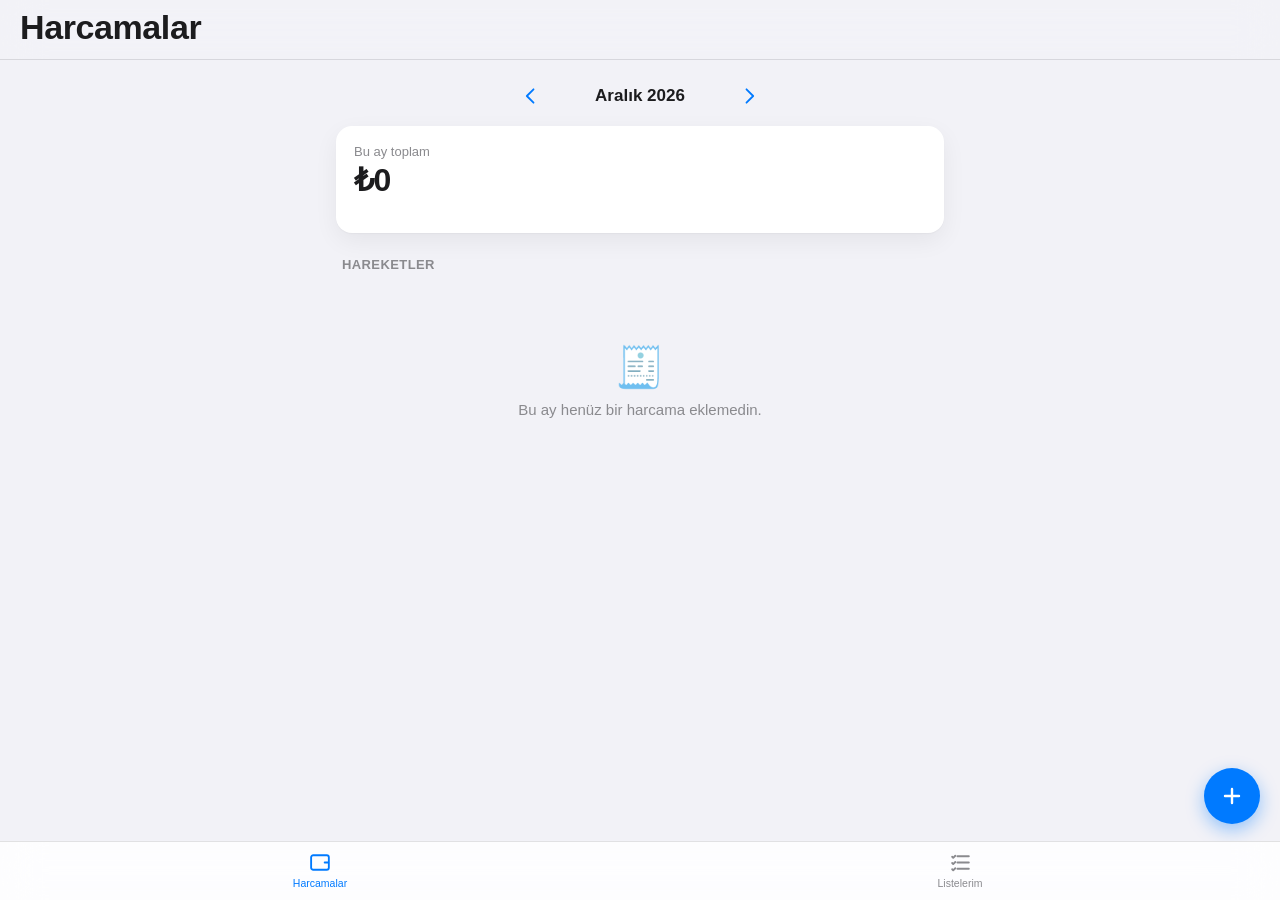
==== index.html @ e17f2862 "Cebimde: harcama takibi ve liste (checklist) PWA'sı" ====
<!DOCTYPE html>
<html lang="tr">
<head>
<meta charset="UTF-8" />
<meta name="viewport" content="width=device-width, initial-scale=1, viewport-fit=cover, maximum-scale=1, user-scalable=no" />
<title>Cebimde</title>

<!-- iOS PWA meta -->
<meta name="apple-mobile-web-app-capable" content="yes" />
<meta name="apple-mobile-web-app-status-bar-style" content="black-translucent" />
<meta name="apple-mobile-web-app-title" content="Cebimde" />
<meta name="theme-color" content="#0B0B0F" />
<meta name="mobile-web-app-capable" content="yes" />
<link rel="apple-touch-icon" href="icons/icon-180.png" />
<link rel="manifest" href="manifest.json" />
<link rel="stylesheet" href="style.css" />
</head>
<body>

<div id="app">

  <!-- ===================== EXPENSES VIEW ===================== -->
  <section class="view" id="view-expenses">
    <header class="navbar">
      <h1>Harcamalar</h1>
    </header>

    <div class="scroll-area">
      <div class="content">

        <div class="month-switch">
          <button class="icon-btn" id="prevMonth" aria-label="Önceki ay">
            <svg viewBox="0 0 24 24"><path d="M15 4l-8 8 8 8" fill="none" stroke="currentColor" stroke-width="2.2" stroke-linecap="round" stroke-linejoin="round"/></svg>
          </button>
          <div class="month-label" id="monthLabel">Temmuz 2026</div>
          <button class="icon-btn" id="nextMonth" aria-label="Sonraki ay">
            <svg viewBox="0 0 24 24"><path d="M9 4l8 8-8 8" fill="none" stroke="currentColor" stroke-width="2.2" stroke-linecap="round" stroke-linejoin="round"/></svg>
          </button>
        </div>

        <div class="card summary-card">
          <div class="summary-total">
            <span class="summary-label">Bu ay toplam</span>
            <span class="summary-amount" id="monthTotal">₺0</span>
          </div>
          <div class="cat-bars" id="catBars"></div>
        </div>

        <div class="section-title" id="expensesSectionTitle">Hareketler</div>
        <div id="expensesList" class="expenses-list"></div>
        <div class="empty-state" id="expensesEmpty" hidden>
          <div class="empty-emoji">🧾</div>
          <p>Bu ay henüz bir harcama eklemedin.</p>
        </div>

        <div class="bottom-spacer"></div>
      </div>
    </div>

    <button class="fab" id="addExpenseBtn" aria-label="Harcama ekle">
      <svg viewBox="0 0 24 24"><path d="M12 5v14M5 12h14" stroke="currentColor" stroke-width="2.4" stroke-linecap="round"/></svg>
    </button>
  </section>

  <!-- ===================== LISTS VIEW ===================== -->
  <section class="view" id="view-lists">
    <header class="navbar">
      <h1>Listelerim</h1>
    </header>

    <div class="scroll-area">
      <div class="content">
        <div id="listsGrid" class="lists-grid"></div>
        <div class="empty-state" id="listsEmpty" hidden>
          <div class="empty-emoji">📋</div>
          <p>Henüz bir listen yok. Aşağıdan yeni bir liste oluştur.</p>
        </div>
        <div class="bottom-spacer"></div>
      </div>
    </div>

    <button class="fab" id="addListBtn" aria-label="Liste ekle">
      <svg viewBox="0 0 24 24"><path d="M12 5v14M5 12h14" stroke="currentColor" stroke-width="2.4" stroke-linecap="round"/></svg>
    </button>
  </section>

  <!-- ===================== LIST DETAIL VIEW ===================== -->
  <section class="view" id="view-list-detail">
    <header class="navbar navbar-detail">
      <button class="back-btn" id="backToLists" aria-label="Geri">
        <svg viewBox="0 0 24 24"><path d="M15 4l-8 8 8 8" fill="none" stroke="currentColor" stroke-width="2.2" stroke-linecap="round" stroke-linejoin="round"/></svg>
        <span>Listeler</span>
      </button>
      <button class="icon-btn" id="listMenuBtn" aria-label="Liste seçenekleri">
        <svg viewBox="0 0 24 24"><circle cx="5" cy="12" r="1.8" fill="currentColor"/><circle cx="12" cy="12" r="1.8" fill="currentColor"/><circle cx="19" cy="12" r="1.8" fill="currentColor"/></svg>
      </button>
    </header>

    <div class="scroll-area">
      <div class="content">
        <h2 class="detail-title" id="detailListName">Liste</h2>
        <div class="progress-row">
          <div class="progress-track"><div class="progress-fill" id="detailProgressFill"></div></div>
          <span class="progress-text" id="detailProgressText">0/0</span>
        </div>

        <div id="detailItems" class="items-list"></div>

        <form id="addItemForm" class="add-item-row">
          <input type="text" id="addItemInput" placeholder="Yeni öğe ekle…" autocomplete="off" />
          <button type="submit" class="add-item-btn" aria-label="Ekle">
            <svg viewBox="0 0 24 24"><path d="M12 5v14M5 12h14" stroke="currentColor" stroke-width="2.4" stroke-linecap="round"/></svg>
          </button>
        </form>

        <button class="text-btn danger" id="clearCheckedBtn">Tamamlananları temizle</button>
        <div class="bottom-spacer"></div>
      </div>
    </div>
  </section>

  <!-- ===================== TAB BAR ===================== -->
  <nav class="tabbar">
    <button class="tab-btn active" data-tab="expenses">
      <svg viewBox="0 0 24 24"><path d="M3 7a2 2 0 012-2h13a2 2 0 012 2v10a2 2 0 01-2 2H5a2 2 0 01-2-2V7z" fill="none" stroke="currentColor" stroke-width="1.8"/><path d="M16 12h3" stroke="currentColor" stroke-width="1.8" stroke-linecap="round"/></svg>
      <span>Harcamalar</span>
    </button>
    <button class="tab-btn" data-tab="lists">
      <svg viewBox="0 0 24 24"><path d="M9 6h11M9 12h11M9 18h11" stroke="currentColor" stroke-width="1.8" stroke-linecap="round"/><path d="M4 6.5l1 1 2-2M4 12.5l1 1 2-2M4 18.5l1 1 2-2" fill="none" stroke="currentColor" stroke-width="1.8" stroke-linecap="round" stroke-linejoin="round"/></svg>
      <span>Listelerim</span>
    </button>
  </nav>
</div>

<!-- ===================== SHEET (modal) ===================== -->
<div class="sheet-overlay" id="sheetOverlay">
  <div class="sheet" id="sheet"></div>
</div>

<script src="app.js"></script>
</body>
</html>
---- style.css ----
:root {
  --bg: #F2F2F7;
  --bg-elevated: #FFFFFF;
  --text: #1C1C1E;
  --text-secondary: #8A8A8E;
  --separator: rgba(60,60,67,0.15);
  --accent: #007AFF;
  --accent-2: #34C759;
  --danger: #FF3B30;
  --card-shadow: 0 1px 2px rgba(0,0,0,0.04), 0 8px 24px rgba(0,0,0,0.06);
  --radius: 16px;
  --tabbar-h: 58px;
  color-scheme: light dark;
}

@media (prefers-color-scheme: dark) {
  :root {
    --bg: #000000;
    --bg-elevated: #1C1C1E;
    --text: #F2F2F7;
    --text-secondary: #8E8E93;
    --separator: rgba(84,84,88,0.6);
    --card-shadow: 0 1px 2px rgba(0,0,0,0.3), 0 8px 24px rgba(0,0,0,0.35);
  }
}

* { box-sizing: border-box; -webkit-tap-highlight-color: transparent; }

html, body {
  height: 100%;
  margin: 0;
  overscroll-behavior-y: none;
}

body {
  font-family: -apple-system, BlinkMacSystemFont, "SF Pro Text", "Segoe UI", sans-serif;
  background: var(--bg);
  color: var(--text);
  position: fixed;
  inset: 0;
  overflow: hidden;
}

#app {
  height: 100%;
  display: flex;
  flex-direction: column;
}

.view {
  display: none;
  flex-direction: column;
  flex: 1 1 auto;
  min-height: 0;
}
.view.active { display: flex; }

.navbar {
  flex: 0 0 auto;
  padding: calc(env(safe-area-inset-top, 20px) + 8px) 20px 12px;
  background: color-mix(in srgb, var(--bg) 85%, transparent);
  backdrop-filter: blur(20px) saturate(180%);
  -webkit-backdrop-filter: blur(20px) saturate(180%);
  border-bottom: 0.5px solid var(--separator);
  position: relative;
  z-index: 5;
}
.navbar h1 {
  font-size: 34px;
  font-weight: 750;
  margin: 0;
  letter-spacing: -0.4px;
}
.navbar-detail {
  display: flex;
  align-items: center;
  justify-content: space-between;
  padding-top: calc(env(safe-area-inset-top, 20px) + 8px);
}

.back-btn {
  display: flex;
  align-items: center;
  gap: 2px;
  background: none;
  border: none;
  color: var(--accent);
  font-size: 17px;
  padding: 6px 4px;
  font-family: inherit;
}
.back-btn svg { width: 22px; height: 22px; }

.icon-btn {
  background: none;
  border: none;
  color: var(--accent);
  width: 32px;
  height: 32px;
  display: flex;
  align-items: center;
  justify-content: center;
}
.icon-btn svg { width: 20px; height: 20px; }

.scroll-area {
  flex: 1 1 auto;
  overflow-y: auto;
  -webkit-overflow-scrolling: touch;
}

.content { padding: 16px 16px 0; max-width: 640px; margin: 0 auto; }

.month-switch {
  display: flex;
  align-items: center;
  justify-content: center;
  gap: 18px;
  padding: 4px 0 14px;
}
.month-label { font-size: 17px; font-weight: 600; min-width: 150px; text-align: center; }

.card {
  background: var(--bg-elevated);
  border-radius: var(--radius);
  box-shadow: var(--card-shadow);
  padding: 18px;
  margin-bottom: 20px;
}

.summary-total { display: flex; flex-direction: column; gap: 2px; margin-bottom: 16px; }
.summary-label { font-size: 13px; color: var(--text-secondary); font-weight: 500; }
.summary-amount { font-size: 32px; font-weight: 750; letter-spacing: -0.5px; }

.cat-bars { display: flex; flex-direction: column; gap: 10px; }
.cat-bar-row { display: flex; align-items: center; gap: 10px; }
.cat-bar-icon { font-size: 16px; width: 22px; text-align: center; }
.cat-bar-track { flex: 1; height: 7px; border-radius: 4px; background: var(--separator); overflow: hidden; }
.cat-bar-fill { height: 100%; border-radius: 4px; }
.cat-bar-amount { font-size: 13px; color: var(--text-secondary); min-width: 58px; text-align: right; font-variant-numeric: tabular-nums; }

.section-title {
  font-size: 13px;
  text-transform: uppercase;
  letter-spacing: 0.4px;
  color: var(--text-secondary);
  font-weight: 600;
  padding: 4px 6px 8px;
}

.expenses-list, .items-list {
  background: var(--bg-elevated);
  border-radius: var(--radius);
  box-shadow: var(--card-shadow);
  overflow: hidden;
  margin-bottom: 16px;
}

.expense-row, .item-row {
  display: flex;
  align-items: center;
  gap: 12px;
  padding: 12px 16px;
  border-bottom: 0.5px solid var(--separator);
  position: relative;
}
.expense-row:last-child, .item-row:last-child { border-bottom: none; }

.expense-icon {
  width: 36px;
  height: 36px;
  border-radius: 10px;
  display: flex;
  align-items: center;
  justify-content: center;
  font-size: 18px;
  flex: 0 0 auto;
}

.expense-info { flex: 1; min-width: 0; }
.expense-note { font-size: 15px; font-weight: 500; overflow: hidden; text-overflow: ellipsis; white-space: nowrap; }
.expense-meta { font-size: 12.5px; color: var(--text-secondary); margin-top: 1px; }
.expense-amount { font-size: 16px; font-weight: 600; font-variant-numeric: tabular-nums; flex: 0 0 auto; }

.delete-x {
  background: var(--danger);
  color: #fff;
  border: none;
  width: 22px;
  height: 22px;
  border-radius: 50%;
  display: flex;
  align-items: center;
  justify-content: center;
  flex: 0 0 auto;
  font-size: 13px;
  line-height: 1;
  opacity: 0.85;
}

.empty-state {
  text-align: center;
  padding: 48px 20px;
  color: var(--text-secondary);
}
.empty-emoji { font-size: 40px; margin-bottom: 10px; }
.empty-state p { margin: 0; font-size: 15px; }

.bottom-spacer { height: calc(var(--tabbar-h) + env(safe-area-inset-bottom, 0px) + 90px); }

.fab {
  position: absolute;
  right: 20px;
  bottom: calc(var(--tabbar-h) + env(safe-area-inset-bottom, 0px) + 18px);
  width: 56px;
  height: 56px;
  border-radius: 50%;
  background: var(--accent);
  color: #fff;
  border: none;
  box-shadow: 0 6px 18px rgba(0,122,255,0.4);
  display: flex;
  align-items: center;
  justify-content: center;
  z-index: 10;
}
.fab svg { width: 24px; height: 24px; }
.fab:active { transform: scale(0.92); }

.tabbar {
  flex: 0 0 auto;
  display: flex;
  background: color-mix(in srgb, var(--bg-elevated) 85%, transparent);
  backdrop-filter: blur(20px) saturate(180%);
  -webkit-backdrop-filter: blur(20px) saturate(180%);
  border-top: 0.5px solid var(--separator);
  padding-bottom: env(safe-area-inset-bottom, 0px);
  position: relative;
  z-index: 20;
}
.tab-btn {
  flex: 1;
  background: none;
  border: none;
  display: flex;
  flex-direction: column;
  align-items: center;
  gap: 2px;
  padding: 8px 0 6px;
  color: var(--text-secondary);
  height: var(--tabbar-h);
  font-family: inherit;
}
.tab-btn svg { width: 25px; height: 25px; }
.tab-btn span { font-size: 10.5px; font-weight: 500; }
.tab-btn.active { color: var(--accent); }

/* ---------- Lists grid ---------- */
.lists-grid { display: flex; flex-direction: column; gap: 12px; margin-top: 4px; }
.list-card {
  background: var(--bg-elevated);
  border-radius: var(--radius);
  box-shadow: var(--card-shadow);
  padding: 16px 18px;
  display: flex;
  align-items: center;
  gap: 14px;
}
.list-card-icon { font-size: 24px; flex: 0 0 auto; }
.list-card-info { flex: 1; min-width: 0; }
.list-card-name { font-size: 16px; font-weight: 600; overflow: hidden; text-overflow: ellipsis; white-space: nowrap; }
.list-card-progress { font-size: 13px; color: var(--text-secondary); margin-top: 2px; }
.list-card-chevron { color: var(--separator); flex: 0 0 auto; }
.list-card-chevron svg { width: 18px; height: 18px; }

/* ---------- List detail ---------- */
.detail-title { font-size: 26px; font-weight: 750; margin: 4px 0 10px; letter-spacing: -0.3px; }
.progress-row { display: flex; align-items: center; gap: 10px; margin-bottom: 18px; }
.progress-track { flex: 1; height: 8px; border-radius: 5px; background: var(--separator); overflow: hidden; }
.progress-fill { height: 100%; background: var(--accent-2); border-radius: 5px; transition: width 0.25s ease; }
.progress-text { font-size: 13px; color: var(--text-secondary); font-variant-numeric: tabular-nums; }

.item-row { gap: 12px; }
.checkbox {
  width: 24px; height: 24px; border-radius: 50%;
  border: 2px solid var(--separator);
  flex: 0 0 auto;
  display: flex; align-items: center; justify-content: center;
  color: #fff;
}
.checkbox.checked { background: var(--accent-2); border-color: var(--accent-2); }
.checkbox svg { width: 14px; height: 14px; opacity: 0; transition: opacity .15s; }
.checkbox.checked svg { opacity: 1; }
.item-text { flex: 1; font-size: 16px; word-break: break-word; }
.item-row.done .item-text { color: var(--text-secondary); text-decoration: line-through; }

.add-item-row {
  display: flex;
  gap: 10px;
  background: var(--bg-elevated);
  border-radius: var(--radius);
  box-shadow: var(--card-shadow);
  padding: 10px 10px 10px 16px;
  margin-bottom: 18px;
}
.add-item-row input {
  flex: 1;
  border: none;
  background: none;
  font-size: 16px;
  color: var(--text);
  font-family: inherit;
  outline: none;
}
.add-item-btn {
  width: 34px; height: 34px; border-radius: 50%;
  background: var(--accent); color: #fff; border: none;
  display: flex; align-items: center; justify-content: center; flex: 0 0 auto;
}
.add-item-btn svg { width: 18px; height: 18px; }

.text-btn {
  display: block;
  width: 100%;
  background: var(--bg-elevated);
  border: none;
  border-radius: var(--radius);
  box-shadow: var(--card-shadow);
  padding: 14px;
  font-size: 16px;
  font-weight: 500;
  font-family: inherit;
  margin-bottom: 8px;
}
.text-btn.danger { color: var(--danger); }

/* ---------- Sheet / modal ---------- */
.sheet-overlay {
  position: fixed;
  inset: 0;
  background: rgba(0,0,0,0.4);
  z-index: 100;
  opacity: 0;
  pointer-events: none;
  transition: opacity .25s ease;
  display: flex;
  align-items: flex-end;
}
.sheet-overlay.open { opacity: 1; pointer-events: auto; }
.sheet {
  background: var(--bg-elevated);
  width: 100%;
  border-radius: 20px 20px 0 0;
  padding: 10px 20px calc(env(safe-area-inset-bottom, 0px) + 24px);
  max-height: 88vh;
  overflow-y: auto;
  transform: translateY(100%);
  transition: transform .3s cubic-bezier(.32,.72,0,1);
}
.sheet-overlay.open .sheet { transform: translateY(0); }

.sheet-handle { width: 36px; height: 5px; background: var(--separator); border-radius: 3px; margin: 8px auto 14px; }
.sheet-title { font-size: 18px; font-weight: 700; text-align: center; margin-bottom: 18px; }

.field-group { margin-bottom: 16px; }
.field-label { font-size: 13px; color: var(--text-secondary); font-weight: 600; margin-bottom: 6px; display: block; text-transform: uppercase; letter-spacing: 0.3px; }
.field-input {
  width: 100%;
  background: var(--bg);
  border: none;
  border-radius: 12px;
  padding: 13px 14px;
  font-size: 17px;
  color: var(--text);
  font-family: inherit;
  outline: none;
}
.amount-input { font-size: 30px; font-weight: 700; text-align: center; padding: 14px; }

.chip-row { display: flex; flex-wrap: wrap; gap: 8px; }
.chip {
  padding: 9px 14px;
  border-radius: 20px;
  background: var(--bg);
  border: 1.5px solid transparent;
  font-size: 14px;
  font-weight: 500;
  color: var(--text);
  display: flex;
  align-items: center;
  gap: 6px;
  font-family: inherit;
}
.chip.selected { border-color: var(--accent); background: color-mix(in srgb, var(--accent) 14%, var(--bg)); color: var(--accent); }

.sheet-actions { display: flex; gap: 10px; margin-top: 4px; }
.btn {
  flex: 1;
  padding: 14px;
  border-radius: 14px;
  border: none;
  font-size: 16px;
  font-weight: 600;
  font-family: inherit;
}
.btn-primary { background: var(--accent); color: #fff; }
.btn-secondary { background: var(--bg); color: var(--text); }
.btn-danger { background: var(--bg); color: var(--danger); }
.btn:active { transform: scale(0.98); }

.icon-picker-grid { display: grid; grid-template-columns: repeat(6, 1fr); gap: 8px; }
.icon-picker-item {
  aspect-ratio: 1;
  border-radius: 12px;
  background: var(--bg);
  border: 1.5px solid transparent;
  display: flex; align-items: center; justify-content: center;
  font-size: 20px;
  font-family: inherit;
}
.icon-picker-item.selected { border-color: var(--accent); }
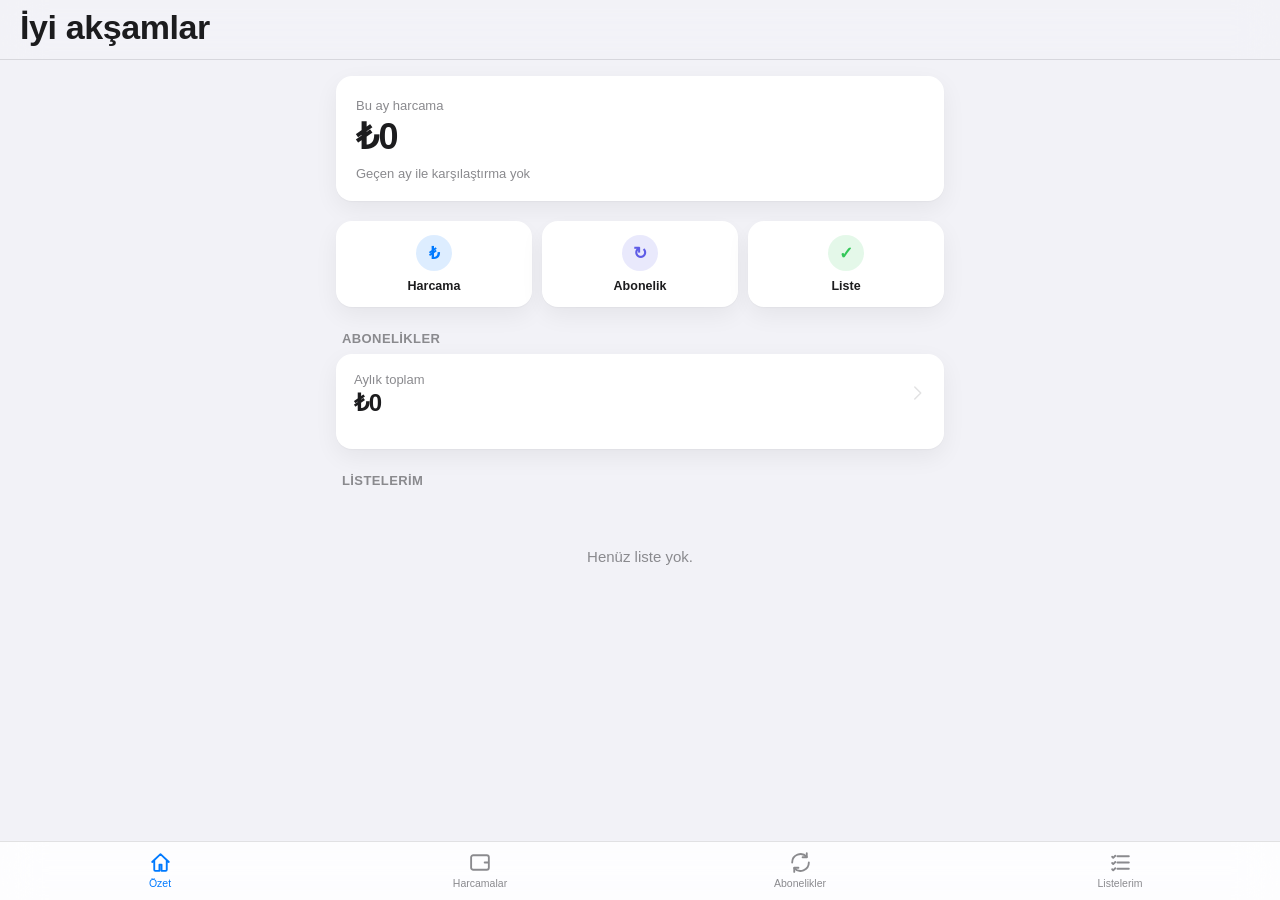
==== commit 4d854ec3: "Özet (dashboard) ekranı, abonelik takibi ve arama özelliği eklendi; tasarım iyileştirildi" ====
--- a/index.html
+++ b/index.html
@@ -19,6 +19,61 @@
 
 <div id="app">
 
+  <!-- ===================== OVERVIEW VIEW ===================== -->
+  <section class="view active" id="view-overview">
+    <header class="navbar">
+      <h1 id="greetingTitle">Özet</h1>
+    </header>
+    <div class="scroll-area">
+      <div class="content">
+
+        <div class="card hero-card">
+          <span class="summary-label">Bu ay harcama</span>
+          <div class="hero-amount-row">
+            <span class="summary-amount" id="ovExpenseTotal">₺0</span>
+            <span class="delta-badge" id="ovDelta"></span>
+          </div>
+          <div class="hero-sub" id="ovExpenseSub">Geçen ay ile karşılaştırma yok</div>
+        </div>
+
+        <div class="quick-actions">
+          <button class="quick-btn" id="qaExpense">
+            <span class="quick-icon" style="background:#007AFF22;color:#007AFF">₺</span>
+            <span>Harcama</span>
+          </button>
+          <button class="quick-btn" id="qaSub">
+            <span class="quick-icon" style="background:#5E5CE622;color:#5E5CE6">↻</span>
+            <span>Abonelik</span>
+          </button>
+          <button class="quick-btn" id="qaList">
+            <span class="quick-icon" style="background:#34C75922;color:#34C759">✓</span>
+            <span>Liste</span>
+          </button>
+        </div>
+
+        <div class="section-title">Abonelikler</div>
+        <div class="card tappable" id="ovSubsCard">
+          <div class="ov-row">
+            <div>
+              <div class="ov-row-label">Aylık toplam</div>
+              <div class="ov-row-amount" id="ovSubTotal">₺0</div>
+            </div>
+            <div class="chevron"><svg viewBox="0 0 24 24"><path d="M9 4l8 8-8 8" fill="none" stroke="currentColor" stroke-width="2" stroke-linecap="round" stroke-linejoin="round"/></svg></div>
+          </div>
+          <div id="ovUpcoming" class="ov-upcoming"></div>
+        </div>
+
+        <div class="section-title">Listelerim</div>
+        <div id="ovListsPreview" class="lists-grid"></div>
+        <div class="empty-state" id="ovListsEmpty" hidden>
+          <p>Henüz liste yok.</p>
+        </div>
+
+        <div class="bottom-spacer"></div>
+      </div>
+    </div>
+  </section>
+
   <!-- ===================== EXPENSES VIEW ===================== -->
   <section class="view" id="view-expenses">
     <header class="navbar">
@@ -47,6 +102,9 @@
         </div>
 
         <div class="section-title" id="expensesSectionTitle">Hareketler</div>
+        <div class="search-row">
+          <input type="text" id="expenseSearch" class="field-input" placeholder="Ara…" autocomplete="off" />
+        </div>
         <div id="expensesList" class="expenses-list"></div>
         <div class="empty-state" id="expensesEmpty" hidden>
           <div class="empty-emoji">🧾</div>
@@ -58,6 +116,41 @@
     </div>
 
     <button class="fab" id="addExpenseBtn" aria-label="Harcama ekle">
+      <svg viewBox="0 0 24 24"><path d="M12 5v14M5 12h14" stroke="currentColor" stroke-width="2.4" stroke-linecap="round"/></svg>
+    </button>
+  </section>
+
+  <!-- ===================== SUBSCRIPTIONS VIEW ===================== -->
+  <section class="view" id="view-subscriptions">
+    <header class="navbar">
+      <h1>Abonelikler</h1>
+    </header>
+
+    <div class="scroll-area">
+      <div class="content">
+        <div class="card summary-card">
+          <div class="summary-total">
+            <span class="summary-label">Aylık toplam</span>
+            <span class="summary-amount" id="subMonthlyTotal">₺0</span>
+          </div>
+          <div class="hero-sub" id="subYearlyNote"></div>
+        </div>
+
+        <div class="section-title" id="upcomingTitle" hidden>Yaklaşan Ödemeler</div>
+        <div id="upcomingList" class="expenses-list"></div>
+
+        <div class="section-title">Tüm Abonelikler</div>
+        <div id="subsList" class="expenses-list"></div>
+        <div class="empty-state" id="subsEmpty" hidden>
+          <div class="empty-emoji">📱</div>
+          <p>Henüz bir abonelik eklemedin.</p>
+        </div>
+
+        <div class="bottom-spacer"></div>
+      </div>
+    </div>
+
+    <button class="fab" id="addSubBtn" aria-label="Abonelik ekle">
       <svg viewBox="0 0 24 24"><path d="M12 5v14M5 12h14" stroke="currentColor" stroke-width="2.4" stroke-linecap="round"/></svg>
     </button>
   </section>
@@ -121,9 +214,17 @@
 
   <!-- ===================== TAB BAR ===================== -->
   <nav class="tabbar">
-    <button class="tab-btn active" data-tab="expenses">
+    <button class="tab-btn active" data-tab="overview">
+      <svg viewBox="0 0 24 24"><path d="M4 11.5L12 4l8 7.5M6 10v9a1 1 0 001 1h4v-6h2v6h4a1 1 0 001-1v-9" fill="none" stroke="currentColor" stroke-width="1.8" stroke-linecap="round" stroke-linejoin="round"/></svg>
+      <span>Özet</span>
+    </button>
+    <button class="tab-btn" data-tab="expenses">
       <svg viewBox="0 0 24 24"><path d="M3 7a2 2 0 012-2h13a2 2 0 012 2v10a2 2 0 01-2 2H5a2 2 0 01-2-2V7z" fill="none" stroke="currentColor" stroke-width="1.8"/><path d="M16 12h3" stroke="currentColor" stroke-width="1.8" stroke-linecap="round"/></svg>
       <span>Harcamalar</span>
+    </button>
+    <button class="tab-btn" data-tab="subscriptions">
+      <svg viewBox="0 0 24 24"><path d="M4 12a8 8 0 0114-5.3M20 12a8 8 0 01-14 5.3" fill="none" stroke="currentColor" stroke-width="1.8" stroke-linecap="round"/><path d="M18 3v4h-4M6 21v-4h4" fill="none" stroke="currentColor" stroke-width="1.8" stroke-linecap="round" stroke-linejoin="round"/></svg>
+      <span>Abonelikler</span>
     </button>
     <button class="tab-btn" data-tab="lists">
       <svg viewBox="0 0 24 24"><path d="M9 6h11M9 12h11M9 18h11" stroke="currentColor" stroke-width="1.8" stroke-linecap="round"/><path d="M4 6.5l1 1 2-2M4 12.5l1 1 2-2M4 18.5l1 1 2-2" fill="none" stroke="currentColor" stroke-width="1.8" stroke-linecap="round" stroke-linejoin="round"/></svg>
@@ -137,6 +238,9 @@
   <div class="sheet" id="sheet"></div>
 </div>
 
+<!-- ===================== TOAST ===================== -->
+<div class="toast" id="toast"></div>
+
 <script src="app.js"></script>
 </body>
 </html>
--- a/style.css
+++ b/style.css
@@ -419,3 +419,134 @@
   font-family: inherit;
 }
 .icon-picker-item.selected { border-color: var(--accent); }
+
+/* ---------- View transition ---------- */
+@keyframes viewIn {
+  from { opacity: 0; transform: translateY(8px); }
+  to { opacity: 1; transform: translateY(0); }
+}
+.view.active { animation: viewIn .28s cubic-bezier(.32,.72,0,1); }
+
+.card.tappable { cursor: pointer; }
+.card.tappable:active, .list-card:active, .expense-row:active, .item-row:active, .sub-row:active {
+  background: color-mix(in srgb, var(--text) 5%, var(--bg-elevated));
+}
+
+/* ---------- Overview ---------- */
+.hero-card { padding: 20px; }
+.hero-amount-row { display: flex; align-items: baseline; gap: 10px; margin-top: 2px; }
+.hero-amount-row .summary-amount { font-size: 36px; }
+.delta-badge {
+  font-size: 13px;
+  font-weight: 700;
+  padding: 3px 8px;
+  border-radius: 8px;
+}
+.delta-badge.up { background: rgba(255,59,48,0.14); color: var(--danger); }
+.delta-badge.down { background: rgba(52,199,89,0.14); color: var(--accent-2); }
+.hero-sub { font-size: 13px; color: var(--text-secondary); margin-top: 8px; }
+
+.quick-actions { display: flex; gap: 10px; margin-bottom: 20px; }
+.quick-btn {
+  flex: 1;
+  background: var(--bg-elevated);
+  border: none;
+  border-radius: var(--radius);
+  box-shadow: var(--card-shadow);
+  padding: 14px 8px;
+  display: flex;
+  flex-direction: column;
+  align-items: center;
+  gap: 8px;
+  font-family: inherit;
+  font-size: 12.5px;
+  font-weight: 600;
+  color: var(--text);
+}
+.quick-btn:active { transform: scale(0.95); }
+.quick-icon {
+  width: 36px; height: 36px;
+  border-radius: 50%;
+  display: flex; align-items: center; justify-content: center;
+  font-size: 17px;
+  font-weight: 700;
+}
+
+.ov-row { display: flex; align-items: center; justify-content: space-between; }
+.ov-row-label { font-size: 13px; color: var(--text-secondary); font-weight: 500; }
+.ov-row-amount { font-size: 24px; font-weight: 750; margin-top: 2px; letter-spacing: -0.3px; }
+.chevron { color: var(--separator); }
+.chevron svg { width: 18px; height: 18px; }
+.ov-upcoming { margin-top: 14px; display: flex; flex-direction: column; gap: 10px; }
+.ov-upcoming-row { display: flex; align-items: center; gap: 10px; font-size: 13.5px; }
+.ov-upcoming-row .sub-avatar { width: 26px; height: 26px; font-size: 12px; }
+.ov-upcoming-name { flex: 1; font-weight: 500; overflow: hidden; text-overflow: ellipsis; white-space: nowrap; }
+.ov-upcoming-date { color: var(--text-secondary); }
+
+/* ---------- Subscriptions ---------- */
+.sub-avatar {
+  width: 36px; height: 36px;
+  border-radius: 10px;
+  display: flex; align-items: center; justify-content: center;
+  font-size: 15px;
+  font-weight: 700;
+  color: #fff;
+  flex: 0 0 auto;
+}
+.sub-row { display: flex; align-items: center; gap: 12px; padding: 12px 16px; border-bottom: 0.5px solid var(--separator); }
+.sub-row:last-child { border-bottom: none; }
+.sub-info { flex: 1; min-width: 0; }
+.sub-name { font-size: 15px; font-weight: 500; }
+.sub-meta { font-size: 12.5px; color: var(--text-secondary); margin-top: 1px; }
+.sub-price { font-size: 16px; font-weight: 600; font-variant-numeric: tabular-nums; flex: 0 0 auto; text-align: right; }
+.sub-price-cycle { font-size: 11px; color: var(--text-secondary); font-weight: 400; display: block; }
+.sub-row.paused { opacity: 0.5; }
+
+.preset-grid { display: grid; grid-template-columns: repeat(4, 1fr); gap: 10px; }
+.preset-item {
+  display: flex; flex-direction: column; align-items: center; gap: 6px;
+  background: var(--bg);
+  border: 1.5px solid transparent;
+  border-radius: 12px;
+  padding: 10px 4px;
+  font-family: inherit;
+}
+.preset-item.selected { border-color: var(--accent); }
+.preset-item span.preset-label { font-size: 10.5px; font-weight: 500; color: var(--text); text-align: center; overflow: hidden; text-overflow: ellipsis; white-space: nowrap; max-width: 100%; }
+
+.swatch-row { display: flex; flex-wrap: wrap; gap: 10px; }
+.swatch {
+  width: 32px; height: 32px; border-radius: 50%;
+  border: 2px solid transparent;
+  padding: 0;
+}
+.swatch.selected { border-color: var(--text); }
+
+.cycle-toggle { display: flex; gap: 8px; }
+.cycle-toggle .chip { flex: 1; justify-content: center; }
+
+/* ---------- Search ---------- */
+.search-row { margin-bottom: 12px; }
+.search-row .field-input { padding: 10px 14px; font-size: 15px; }
+
+/* ---------- Toast ---------- */
+.toast {
+  position: fixed;
+  top: calc(env(safe-area-inset-top, 20px) + 10px);
+  left: 50%;
+  transform: translateX(-50%) translateY(-20px);
+  background: var(--text);
+  color: var(--bg);
+  padding: 10px 18px;
+  border-radius: 12px;
+  font-size: 13.5px;
+  font-weight: 600;
+  z-index: 200;
+  opacity: 0;
+  pointer-events: none;
+  transition: opacity .25s ease, transform .25s ease;
+  max-width: 85%;
+  text-align: center;
+  box-shadow: 0 8px 20px rgba(0,0,0,0.2);
+}
+.toast.show { opacity: 1; transform: translateX(-50%) translateY(0); }
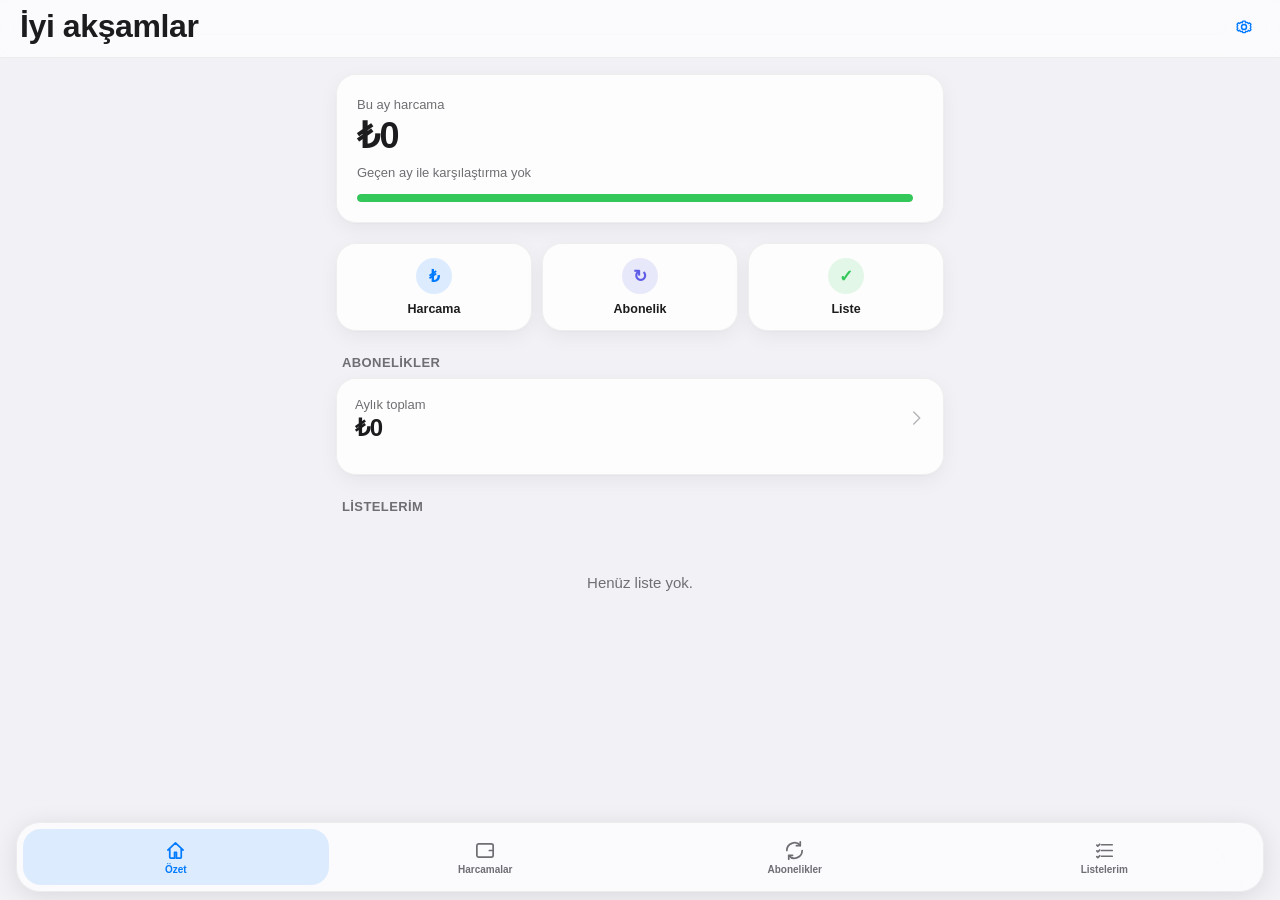
==== commit a3ff70a2: "Tema yenileme (Liquid Glass ilhamli, minimal), navigasyon hatalari duzeltildi, guvenlik sertlestirme" ====
--- a/index.html
+++ b/index.html
@@ -2,14 +2,15 @@
 <html lang="tr">
 <head>
 <meta charset="UTF-8" />
-<meta name="viewport" content="width=device-width, initial-scale=1, viewport-fit=cover, maximum-scale=1, user-scalable=no" />
+<meta name="viewport" content="width=device-width, initial-scale=1, viewport-fit=cover, interactive-widget=resizes-content" />
+<meta http-equiv="Content-Security-Policy" content="default-src 'self'; script-src 'self'; style-src 'self' 'unsafe-inline'; img-src 'self' data:; connect-src 'self'; base-uri 'self'; form-action 'self'; frame-ancestors 'none';" />
 <title>Cebimde</title>
 
 <!-- iOS PWA meta -->
 <meta name="apple-mobile-web-app-capable" content="yes" />
 <meta name="apple-mobile-web-app-status-bar-style" content="black-translucent" />
 <meta name="apple-mobile-web-app-title" content="Cebimde" />
-<meta name="theme-color" content="#0B0B0F" />
+<meta name="theme-color" content="#000000" />
 <meta name="mobile-web-app-capable" content="yes" />
 <link rel="apple-touch-icon" href="icons/icon-180.png" />
 <link rel="manifest" href="manifest.json" />
@@ -21,8 +22,11 @@
 
   <!-- ===================== OVERVIEW VIEW ===================== -->
   <section class="view active" id="view-overview">
-    <header class="navbar">
+    <header class="navbar navbar-detail">
       <h1 id="greetingTitle">Özet</h1>
+      <button class="icon-btn" id="settingsBtn" aria-label="Ayarlar">
+        <svg viewBox="0 0 24 24"><path d="M12 15a3 3 0 100-6 3 3 0 000 6z" fill="none" stroke="currentColor" stroke-width="1.8"/><path d="M19.4 13.5a1.7 1.7 0 000-3l1-1.7-1.7-1.7-1.7 1a1.7 1.7 0 00-3-1.1L13.5 5h-3l-.5 1.9a1.7 1.7 0 00-3 1l-1.7-1L3.6 8.7l1 1.7a1.7 1.7 0 000 3l-1 1.7 1.7 1.7 1.7-1a1.7 1.7 0 003 1.1l.5 1.9h3l.5-1.9a1.7 1.7 0 003-1l1.7 1 1.7-1.7-1-1.7z" fill="none" stroke="currentColor" stroke-width="1.6" stroke-linejoin="round"/></svg>
+      </button>
     </header>
     <div class="scroll-area">
       <div class="content">
@@ -34,6 +38,10 @@
             <span class="delta-badge" id="ovDelta"></span>
           </div>
           <div class="hero-sub" id="ovExpenseSub">Geçen ay ile karşılaştırma yok</div>
+          <div class="budget-row" id="budgetRow" hidden>
+            <div class="progress-track"><div class="progress-fill" id="budgetFill"></div></div>
+            <span class="progress-text" id="budgetText"></span>
+          </div>
         </div>
 
         <div class="quick-actions">
@@ -213,24 +221,26 @@
   </section>
 
   <!-- ===================== TAB BAR ===================== -->
-  <nav class="tabbar">
-    <button class="tab-btn active" data-tab="overview">
-      <svg viewBox="0 0 24 24"><path d="M4 11.5L12 4l8 7.5M6 10v9a1 1 0 001 1h4v-6h2v6h4a1 1 0 001-1v-9" fill="none" stroke="currentColor" stroke-width="1.8" stroke-linecap="round" stroke-linejoin="round"/></svg>
-      <span>Özet</span>
-    </button>
-    <button class="tab-btn" data-tab="expenses">
-      <svg viewBox="0 0 24 24"><path d="M3 7a2 2 0 012-2h13a2 2 0 012 2v10a2 2 0 01-2 2H5a2 2 0 01-2-2V7z" fill="none" stroke="currentColor" stroke-width="1.8"/><path d="M16 12h3" stroke="currentColor" stroke-width="1.8" stroke-linecap="round"/></svg>
-      <span>Harcamalar</span>
-    </button>
-    <button class="tab-btn" data-tab="subscriptions">
-      <svg viewBox="0 0 24 24"><path d="M4 12a8 8 0 0114-5.3M20 12a8 8 0 01-14 5.3" fill="none" stroke="currentColor" stroke-width="1.8" stroke-linecap="round"/><path d="M18 3v4h-4M6 21v-4h4" fill="none" stroke="currentColor" stroke-width="1.8" stroke-linecap="round" stroke-linejoin="round"/></svg>
-      <span>Abonelikler</span>
-    </button>
-    <button class="tab-btn" data-tab="lists">
-      <svg viewBox="0 0 24 24"><path d="M9 6h11M9 12h11M9 18h11" stroke="currentColor" stroke-width="1.8" stroke-linecap="round"/><path d="M4 6.5l1 1 2-2M4 12.5l1 1 2-2M4 18.5l1 1 2-2" fill="none" stroke="currentColor" stroke-width="1.8" stroke-linecap="round" stroke-linejoin="round"/></svg>
-      <span>Listelerim</span>
-    </button>
-  </nav>
+  <div class="tabbar-wrap">
+    <nav class="tabbar">
+      <button class="tab-btn active" data-tab="overview">
+        <svg viewBox="0 0 24 24"><path d="M4 11.5L12 4l8 7.5M6 10v9a1 1 0 001 1h4v-6h2v6h4a1 1 0 001-1v-9" fill="none" stroke="currentColor" stroke-width="1.8" stroke-linecap="round" stroke-linejoin="round"/></svg>
+        <span>Özet</span>
+      </button>
+      <button class="tab-btn" data-tab="expenses">
+        <svg viewBox="0 0 24 24"><path d="M3 7a2 2 0 012-2h13a2 2 0 012 2v10a2 2 0 01-2 2H5a2 2 0 01-2-2V7z" fill="none" stroke="currentColor" stroke-width="1.8"/><path d="M16 12h3" stroke="currentColor" stroke-width="1.8" stroke-linecap="round"/></svg>
+        <span>Harcamalar</span>
+      </button>
+      <button class="tab-btn" data-tab="subscriptions">
+        <svg viewBox="0 0 24 24"><path d="M4 12a8 8 0 0114-5.3M20 12a8 8 0 01-14 5.3" fill="none" stroke="currentColor" stroke-width="1.8" stroke-linecap="round"/><path d="M18 3v4h-4M6 21v-4h4" fill="none" stroke="currentColor" stroke-width="1.8" stroke-linecap="round" stroke-linejoin="round"/></svg>
+        <span>Abonelikler</span>
+      </button>
+      <button class="tab-btn" data-tab="lists">
+        <svg viewBox="0 0 24 24"><path d="M9 6h11M9 12h11M9 18h11" stroke="currentColor" stroke-width="1.8" stroke-linecap="round"/><path d="M4 6.5l1 1 2-2M4 12.5l1 1 2-2M4 18.5l1 1 2-2" fill="none" stroke="currentColor" stroke-width="1.8" stroke-linecap="round" stroke-linejoin="round"/></svg>
+        <span>Listelerim</span>
+      </button>
+    </nav>
+  </div>
 </div>
 
 <!-- ===================== SHEET (modal) ===================== -->
--- a/style.css
+++ b/style.css
@@ -1,26 +1,36 @@
 :root {
-  --bg: #F2F2F7;
-  --bg-elevated: #FFFFFF;
+  --bg: #F2F1F6;
+  --bg-elevated: rgba(255,255,255,0.86);
+  --glass-chrome: rgba(255,255,255,0.65);
+  --glass-border: rgba(0,0,0,0.06);
+  --glass-highlight: rgba(255,255,255,0.8);
   --text: #1C1C1E;
-  --text-secondary: #8A8A8E;
-  --separator: rgba(60,60,67,0.15);
+  --text-secondary: #6E6E73;
+  --separator: rgba(60,60,67,0.13);
   --accent: #007AFF;
   --accent-2: #34C759;
   --danger: #FF3B30;
-  --card-shadow: 0 1px 2px rgba(0,0,0,0.04), 0 8px 24px rgba(0,0,0,0.06);
-  --radius: 16px;
-  --tabbar-h: 58px;
+  --card-shadow: 0 1px 2px rgba(0,0,0,0.03), 0 6px 20px rgba(0,0,0,0.05);
+  --radius: 20px;
+  --tabbar-h: 56px;
+  --tabbar-total: calc(var(--tabbar-h) + 12px + 8px + env(safe-area-inset-bottom, 8px));
   color-scheme: light dark;
 }
 
 @media (prefers-color-scheme: dark) {
   :root {
     --bg: #000000;
-    --bg-elevated: #1C1C1E;
-    --text: #F2F2F7;
-    --text-secondary: #8E8E93;
-    --separator: rgba(84,84,88,0.6);
-    --card-shadow: 0 1px 2px rgba(0,0,0,0.3), 0 8px 24px rgba(0,0,0,0.35);
+    --bg-elevated: rgba(28,28,30,0.78);
+    --glass-chrome: rgba(20,20,22,0.6);
+    --glass-border: rgba(255,255,255,0.09);
+    --glass-highlight: rgba(255,255,255,0.14);
+    --text: #F5F5F7;
+    --text-secondary: #98989D;
+    --separator: rgba(84,84,88,0.5);
+    --accent: #0A84FF;
+    --accent-2: #30D158;
+    --danger: #FF453A;
+    --card-shadow: 0 1px 2px rgba(0,0,0,0.4), 0 6px 20px rgba(0,0,0,0.35);
   }
 }
 
@@ -28,8 +38,10 @@
 
 html, body {
   height: 100%;
+  height: 100dvh;
+  width: 100%;
   margin: 0;
-  overscroll-behavior-y: none;
+  overscroll-behavior: none;
 }
 
 body {
@@ -41,6 +53,10 @@
   overflow: hidden;
 }
 
+@media (prefers-reduced-motion: reduce) {
+  *, *::before, *::after { animation-duration: 0.001ms !important; transition-duration: 0.001ms !important; }
+}
+
 #app {
   height: 100%;
   display: flex;
@@ -58,15 +74,15 @@
 .navbar {
   flex: 0 0 auto;
   padding: calc(env(safe-area-inset-top, 20px) + 8px) 20px 12px;
-  background: color-mix(in srgb, var(--bg) 85%, transparent);
-  backdrop-filter: blur(20px) saturate(180%);
-  -webkit-backdrop-filter: blur(20px) saturate(180%);
-  border-bottom: 0.5px solid var(--separator);
+  background: var(--glass-chrome);
+  backdrop-filter: blur(24px) saturate(180%);
+  -webkit-backdrop-filter: blur(24px) saturate(180%);
+  border-bottom: 0.5px solid var(--glass-border);
   position: relative;
   z-index: 5;
 }
 .navbar h1 {
-  font-size: 34px;
+  font-size: 32px;
   font-weight: 750;
   margin: 0;
   letter-spacing: -0.4px;
@@ -102,10 +118,12 @@
   justify-content: center;
 }
 .icon-btn svg { width: 20px; height: 20px; }
+.icon-btn:active { opacity: 0.5; }
 
 .scroll-area {
   flex: 1 1 auto;
   overflow-y: auto;
+  overscroll-behavior: contain;
   -webkit-overflow-scrolling: touch;
 }
 
@@ -122,6 +140,9 @@
 
 .card {
   background: var(--bg-elevated);
+  backdrop-filter: blur(20px);
+  -webkit-backdrop-filter: blur(20px);
+  border: 0.5px solid var(--glass-border);
   border-radius: var(--radius);
   box-shadow: var(--card-shadow);
   padding: 18px;
@@ -150,6 +171,9 @@
 
 .expenses-list, .items-list {
   background: var(--bg-elevated);
+  backdrop-filter: blur(20px);
+  -webkit-backdrop-filter: blur(20px);
+  border: 0.5px solid var(--glass-border);
   border-radius: var(--radius);
   box-shadow: var(--card-shadow);
   overflow: hidden;
@@ -163,17 +187,18 @@
   padding: 12px 16px;
   border-bottom: 0.5px solid var(--separator);
   position: relative;
+  transition: background-color .15s ease;
 }
 .expense-row:last-child, .item-row:last-child { border-bottom: none; }
 
 .expense-icon {
   width: 36px;
   height: 36px;
-  border-radius: 10px;
+  border-radius: 50%;
   display: flex;
   align-items: center;
   justify-content: center;
-  font-size: 18px;
+  font-size: 17px;
   flex: 0 0 auto;
 }
 
@@ -183,11 +208,11 @@
 .expense-amount { font-size: 16px; font-weight: 600; font-variant-numeric: tabular-nums; flex: 0 0 auto; }
 
 .delete-x {
-  background: var(--danger);
-  color: #fff;
-  border: none;
-  width: 22px;
-  height: 22px;
+  background: none;
+  color: var(--text-secondary);
+  border: none;
+  width: 26px;
+  height: 26px;
   border-radius: 50%;
   display: flex;
   align-items: center;
@@ -195,8 +220,8 @@
   flex: 0 0 auto;
   font-size: 13px;
   line-height: 1;
-  opacity: 0.85;
-}
+}
+.delete-x:active { background: var(--separator); }
 
 .empty-state {
   text-align: center;
@@ -206,37 +231,44 @@
 .empty-emoji { font-size: 40px; margin-bottom: 10px; }
 .empty-state p { margin: 0; font-size: 15px; }
 
-.bottom-spacer { height: calc(var(--tabbar-h) + env(safe-area-inset-bottom, 0px) + 90px); }
+.bottom-spacer { height: calc(var(--tabbar-total) + 90px); }
 
 .fab {
   position: absolute;
   right: 20px;
-  bottom: calc(var(--tabbar-h) + env(safe-area-inset-bottom, 0px) + 18px);
+  bottom: calc(var(--tabbar-total) + 16px);
   width: 56px;
   height: 56px;
   border-radius: 50%;
   background: var(--accent);
   color: #fff;
   border: none;
-  box-shadow: 0 6px 18px rgba(0,122,255,0.4);
+  box-shadow: 0 8px 20px rgba(0,122,255,0.35);
   display: flex;
   align-items: center;
   justify-content: center;
   z-index: 10;
+  transition: transform .15s cubic-bezier(.32,.72,0,1);
 }
 .fab svg { width: 24px; height: 24px; }
 .fab:active { transform: scale(0.92); }
 
-.tabbar {
+.tabbar-wrap {
   flex: 0 0 auto;
-  display: flex;
-  background: color-mix(in srgb, var(--bg-elevated) 85%, transparent);
-  backdrop-filter: blur(20px) saturate(180%);
-  -webkit-backdrop-filter: blur(20px) saturate(180%);
-  border-top: 0.5px solid var(--separator);
-  padding-bottom: env(safe-area-inset-bottom, 0px);
+  padding: 0 16px calc(env(safe-area-inset-bottom, 8px) + 8px);
   position: relative;
   z-index: 20;
+}
+.tabbar {
+  display: flex;
+  background: var(--glass-chrome);
+  backdrop-filter: blur(24px) saturate(180%);
+  -webkit-backdrop-filter: blur(24px) saturate(180%);
+  border: 0.5px solid var(--glass-border);
+  border-radius: 24px;
+  box-shadow: 0 4px 24px rgba(0,0,0,0.1);
+  padding: 6px;
+  gap: 4px;
 }
 .tab-btn {
   flex: 1;
@@ -245,32 +277,39 @@
   display: flex;
   flex-direction: column;
   align-items: center;
+  justify-content: center;
   gap: 2px;
-  padding: 8px 0 6px;
+  padding: 7px 0;
   color: var(--text-secondary);
   height: var(--tabbar-h);
-  font-family: inherit;
-}
-.tab-btn svg { width: 25px; height: 25px; }
-.tab-btn span { font-size: 10.5px; font-weight: 500; }
-.tab-btn.active { color: var(--accent); }
+  border-radius: 18px;
+  font-family: inherit;
+  transition: background-color .2s ease, color .2s ease;
+}
+.tab-btn svg { width: 23px; height: 23px; }
+.tab-btn span { font-size: 10px; font-weight: 600; }
+.tab-btn.active { color: var(--accent); background: color-mix(in srgb, var(--accent) 12%, transparent); }
 
 /* ---------- Lists grid ---------- */
 .lists-grid { display: flex; flex-direction: column; gap: 12px; margin-top: 4px; }
 .list-card {
   background: var(--bg-elevated);
+  backdrop-filter: blur(20px);
+  -webkit-backdrop-filter: blur(20px);
+  border: 0.5px solid var(--glass-border);
   border-radius: var(--radius);
   box-shadow: var(--card-shadow);
   padding: 16px 18px;
   display: flex;
   align-items: center;
   gap: 14px;
-}
-.list-card-icon { font-size: 24px; flex: 0 0 auto; }
+  transition: background-color .15s ease;
+}
+.list-card-icon { font-size: 22px; flex: 0 0 auto; width: 40px; height: 40px; border-radius: 50%; background: var(--bg); display: flex; align-items: center; justify-content: center; }
 .list-card-info { flex: 1; min-width: 0; }
 .list-card-name { font-size: 16px; font-weight: 600; overflow: hidden; text-overflow: ellipsis; white-space: nowrap; }
 .list-card-progress { font-size: 13px; color: var(--text-secondary); margin-top: 2px; }
-.list-card-chevron { color: var(--separator); flex: 0 0 auto; }
+.list-card-chevron { color: var(--text-secondary); opacity: 0.5; flex: 0 0 auto; }
 .list-card-chevron svg { width: 18px; height: 18px; }
 
 /* ---------- List detail ---------- */
@@ -287,6 +326,7 @@
   flex: 0 0 auto;
   display: flex; align-items: center; justify-content: center;
   color: #fff;
+  transition: background-color .15s ease, border-color .15s ease;
 }
 .checkbox.checked { background: var(--accent-2); border-color: var(--accent-2); }
 .checkbox svg { width: 14px; height: 14px; opacity: 0; transition: opacity .15s; }
@@ -298,6 +338,9 @@
   display: flex;
   gap: 10px;
   background: var(--bg-elevated);
+  backdrop-filter: blur(20px);
+  -webkit-backdrop-filter: blur(20px);
+  border: 0.5px solid var(--glass-border);
   border-radius: var(--radius);
   box-shadow: var(--card-shadow);
   padding: 10px 10px 10px 16px;
@@ -323,7 +366,9 @@
   display: block;
   width: 100%;
   background: var(--bg-elevated);
-  border: none;
+  backdrop-filter: blur(20px);
+  -webkit-backdrop-filter: blur(20px);
+  border: 0.5px solid var(--glass-border);
   border-radius: var(--radius);
   box-shadow: var(--card-shadow);
   padding: 14px;
@@ -331,6 +376,7 @@
   font-weight: 500;
   font-family: inherit;
   margin-bottom: 8px;
+  color: var(--text);
 }
 .text-btn.danger { color: var(--danger); }
 
@@ -338,7 +384,7 @@
 .sheet-overlay {
   position: fixed;
   inset: 0;
-  background: rgba(0,0,0,0.4);
+  background: rgba(0,0,0,0.35);
   z-index: 100;
   opacity: 0;
   pointer-events: none;
@@ -349,11 +395,16 @@
 .sheet-overlay.open { opacity: 1; pointer-events: auto; }
 .sheet {
   background: var(--bg-elevated);
+  backdrop-filter: blur(30px) saturate(180%);
+  -webkit-backdrop-filter: blur(30px) saturate(180%);
+  border: 0.5px solid var(--glass-border);
   width: 100%;
-  border-radius: 20px 20px 0 0;
+  border-radius: 24px 24px 0 0;
   padding: 10px 20px calc(env(safe-area-inset-bottom, 0px) + 24px);
   max-height: 88vh;
+  max-height: 88dvh;
   overflow-y: auto;
+  overscroll-behavior: contain;
   transform: translateY(100%);
   transition: transform .3s cubic-bezier(.32,.72,0,1);
 }
@@ -402,6 +453,7 @@
   font-size: 16px;
   font-weight: 600;
   font-family: inherit;
+  transition: transform .1s ease;
 }
 .btn-primary { background: var(--accent); color: #fff; }
 .btn-secondary { background: var(--bg); color: var(--text); }
@@ -422,14 +474,14 @@
 
 /* ---------- View transition ---------- */
 @keyframes viewIn {
-  from { opacity: 0; transform: translateY(8px); }
+  from { opacity: 0; transform: translateY(6px); }
   to { opacity: 1; transform: translateY(0); }
 }
-.view.active { animation: viewIn .28s cubic-bezier(.32,.72,0,1); }
+.view.active { animation: viewIn .22s cubic-bezier(.32,.72,0,1); }
 
 .card.tappable { cursor: pointer; }
-.card.tappable:active, .list-card:active, .expense-row:active, .item-row:active, .sub-row:active {
-  background: color-mix(in srgb, var(--text) 5%, var(--bg-elevated));
+.card.tappable:active, .list-card:active, .expense-row:active, .item-row:active, .sub-row:active, .quick-btn:active {
+  background-color: color-mix(in srgb, var(--text) 6%, var(--bg-elevated));
 }
 
 /* ---------- Overview ---------- */
@@ -445,12 +497,15 @@
 .delta-badge.up { background: rgba(255,59,48,0.14); color: var(--danger); }
 .delta-badge.down { background: rgba(52,199,89,0.14); color: var(--accent-2); }
 .hero-sub { font-size: 13px; color: var(--text-secondary); margin-top: 8px; }
+.budget-row { display: flex; align-items: center; gap: 10px; margin-top: 14px; }
 
 .quick-actions { display: flex; gap: 10px; margin-bottom: 20px; }
 .quick-btn {
   flex: 1;
   background: var(--bg-elevated);
-  border: none;
+  backdrop-filter: blur(20px);
+  -webkit-backdrop-filter: blur(20px);
+  border: 0.5px solid var(--glass-border);
   border-radius: var(--radius);
   box-shadow: var(--card-shadow);
   padding: 14px 8px;
@@ -462,6 +517,7 @@
   font-size: 12.5px;
   font-weight: 600;
   color: var(--text);
+  transition: transform .12s cubic-bezier(.32,.72,0,1);
 }
 .quick-btn:active { transform: scale(0.95); }
 .quick-icon {
@@ -475,7 +531,7 @@
 .ov-row { display: flex; align-items: center; justify-content: space-between; }
 .ov-row-label { font-size: 13px; color: var(--text-secondary); font-weight: 500; }
 .ov-row-amount { font-size: 24px; font-weight: 750; margin-top: 2px; letter-spacing: -0.3px; }
-.chevron { color: var(--separator); }
+.chevron { color: var(--text-secondary); opacity: 0.5; }
 .chevron svg { width: 18px; height: 18px; }
 .ov-upcoming { margin-top: 14px; display: flex; flex-direction: column; gap: 10px; }
 .ov-upcoming-row { display: flex; align-items: center; gap: 10px; font-size: 13.5px; }
@@ -486,14 +542,14 @@
 /* ---------- Subscriptions ---------- */
 .sub-avatar {
   width: 36px; height: 36px;
-  border-radius: 10px;
+  border-radius: 50%;
   display: flex; align-items: center; justify-content: center;
   font-size: 15px;
   font-weight: 700;
   color: #fff;
   flex: 0 0 auto;
 }
-.sub-row { display: flex; align-items: center; gap: 12px; padding: 12px 16px; border-bottom: 0.5px solid var(--separator); }
+.sub-row { display: flex; align-items: center; gap: 12px; padding: 12px 16px; border-bottom: 0.5px solid var(--separator); transition: background-color .15s ease; }
 .sub-row:last-child { border-bottom: none; }
 .sub-info { flex: 1; min-width: 0; }
 .sub-name { font-size: 15px; font-weight: 500; }
@@ -528,6 +584,27 @@
 /* ---------- Search ---------- */
 .search-row { margin-bottom: 12px; }
 .search-row .field-input { padding: 10px 14px; font-size: 15px; }
+
+/* ---------- Settings ---------- */
+.settings-row {
+  display: flex; align-items: center; justify-content: space-between;
+  padding: 14px 16px;
+  border-bottom: 0.5px solid var(--separator);
+  width: 100%;
+}
+.settings-row:last-child { border-bottom: none; }
+.settings-row.as-button { background: none; border: none; font-family: inherit; text-align: left; cursor: pointer; }
+.settings-row.as-button:active { background-color: var(--separator); }
+.settings-row.danger .settings-label { color: var(--danger); }
+.settings-label { font-size: 15px; font-weight: 500; }
+.settings-sub { font-size: 12.5px; color: var(--text-secondary); margin-top: 1px; }
+.settings-group {
+  background: var(--bg-elevated);
+  border: 0.5px solid var(--glass-border);
+  border-radius: var(--radius);
+  overflow: hidden;
+  margin-bottom: 16px;
+}
 
 /* ---------- Toast ---------- */
 .toast {
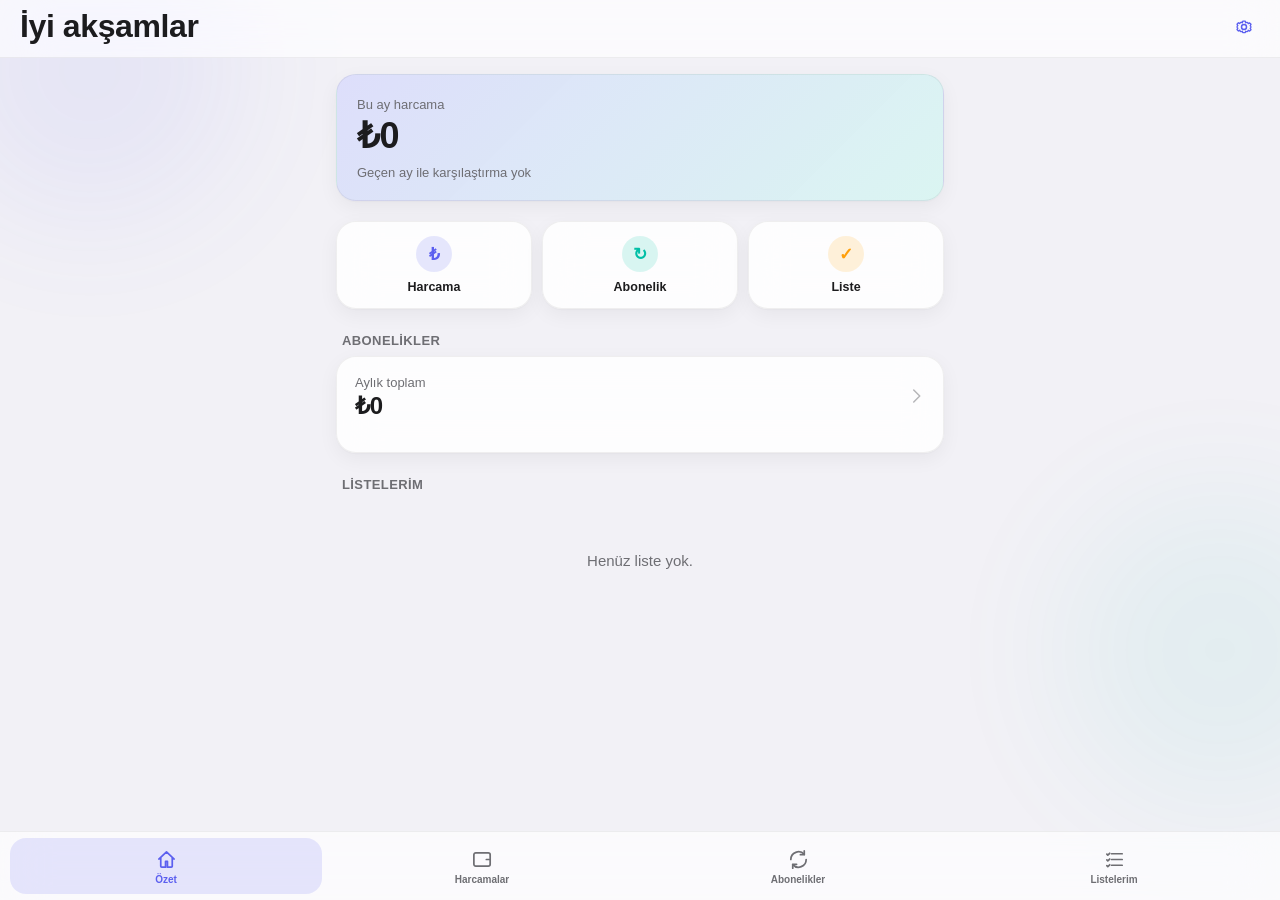
==== commit 5b3ffa36: "Tab bar tasma/bosluk hatasi duzeltildi, renkli (indigo/teal/amber) jewel-tone tema eklendi, ambient " ====
--- a/index.html
+++ b/index.html
@@ -46,15 +46,15 @@
 
         <div class="quick-actions">
           <button class="quick-btn" id="qaExpense">
-            <span class="quick-icon" style="background:#007AFF22;color:#007AFF">₺</span>
+            <span class="quick-icon" style="background:#5B5FEF26;color:#5B5FEF">₺</span>
             <span>Harcama</span>
           </button>
           <button class="quick-btn" id="qaSub">
-            <span class="quick-icon" style="background:#5E5CE622;color:#5E5CE6">↻</span>
+            <span class="quick-icon" style="background:#00BFA626;color:#00BFA6">↻</span>
             <span>Abonelik</span>
           </button>
           <button class="quick-btn" id="qaList">
-            <span class="quick-icon" style="background:#34C75922;color:#34C759">✓</span>
+            <span class="quick-icon" style="background:#FF9F0A26;color:#FF9F0A">✓</span>
             <span>Liste</span>
           </button>
         </div>
--- a/style.css
+++ b/style.css
@@ -7,28 +7,38 @@
   --text: #1C1C1E;
   --text-secondary: #6E6E73;
   --separator: rgba(60,60,67,0.13);
-  --accent: #007AFF;
+  --accent: #5B5FEF;
+  --accent-rgb: 91,95,239;
   --accent-2: #34C759;
+  --teal: #00BFA6;
+  --teal-rgb: 0,191,166;
+  --amber: #FF9F0A;
+  --amber-rgb: 255,159,10;
   --danger: #FF3B30;
   --card-shadow: 0 1px 2px rgba(0,0,0,0.03), 0 6px 20px rgba(0,0,0,0.05);
   --radius: 20px;
   --tabbar-h: 56px;
-  --tabbar-total: calc(var(--tabbar-h) + 12px + 8px + env(safe-area-inset-bottom, 8px));
+  --tabbar-total: calc(var(--tabbar-h) + 12px + env(safe-area-inset-bottom, 0px));
   color-scheme: light dark;
 }
 
 @media (prefers-color-scheme: dark) {
   :root {
-    --bg: #000000;
-    --bg-elevated: rgba(28,28,30,0.78);
-    --glass-chrome: rgba(20,20,22,0.6);
+    --bg: #060608;
+    --bg-elevated: rgba(30,29,38,0.78);
+    --glass-chrome: rgba(18,17,23,0.65);
     --glass-border: rgba(255,255,255,0.09);
     --glass-highlight: rgba(255,255,255,0.14);
     --text: #F5F5F7;
-    --text-secondary: #98989D;
-    --separator: rgba(84,84,88,0.5);
-    --accent: #0A84FF;
+    --text-secondary: #9A98A8;
+    --separator: rgba(120,118,135,0.22);
+    --accent: #7B7FFF;
+    --accent-rgb: 123,127,255;
     --accent-2: #30D158;
+    --teal: #2DE6C9;
+    --teal-rgb: 45,230,201;
+    --amber: #FFB340;
+    --amber-rgb: 255,179,64;
     --danger: #FF453A;
     --card-shadow: 0 1px 2px rgba(0,0,0,0.4), 0 6px 20px rgba(0,0,0,0.35);
   }
@@ -53,6 +63,29 @@
   overflow: hidden;
 }
 
+body::before, body::after {
+  content: "";
+  position: fixed;
+  z-index: 0;
+  border-radius: 50%;
+  filter: blur(70px);
+  pointer-events: none;
+  opacity: 0.5;
+}
+body::before {
+  width: 300px; height: 300px;
+  top: -80px; left: -60px;
+  background: rgba(var(--accent-rgb), 0.35);
+}
+body::after {
+  width: 320px; height: 320px;
+  bottom: 10%; right: -100px;
+  background: rgba(var(--teal-rgb), 0.28);
+}
+@media (prefers-color-scheme: light) {
+  body::before, body::after { opacity: 0.22; }
+}
+
 @media (prefers-reduced-motion: reduce) {
   *, *::before, *::after { animation-duration: 0.001ms !important; transition-duration: 0.001ms !important; }
 }
@@ -61,6 +94,8 @@
   height: 100%;
   display: flex;
   flex-direction: column;
+  position: relative;
+  z-index: 1;
 }
 
 .view {
@@ -243,7 +278,7 @@
   background: var(--accent);
   color: #fff;
   border: none;
-  box-shadow: 0 8px 20px rgba(0,122,255,0.35);
+  box-shadow: 0 8px 24px rgba(var(--accent-rgb),0.45);
   display: flex;
   align-items: center;
   justify-content: center;
@@ -255,7 +290,6 @@
 
 .tabbar-wrap {
   flex: 0 0 auto;
-  padding: 0 16px calc(env(safe-area-inset-bottom, 8px) + 8px);
   position: relative;
   z-index: 20;
 }
@@ -264,10 +298,8 @@
   background: var(--glass-chrome);
   backdrop-filter: blur(24px) saturate(180%);
   -webkit-backdrop-filter: blur(24px) saturate(180%);
-  border: 0.5px solid var(--glass-border);
-  border-radius: 24px;
-  box-shadow: 0 4px 24px rgba(0,0,0,0.1);
-  padding: 6px;
+  border-top: 0.5px solid var(--glass-border);
+  padding: 6px 10px calc(env(safe-area-inset-bottom, 0px) + 6px);
   gap: 4px;
 }
 .tab-btn {
@@ -278,17 +310,17 @@
   flex-direction: column;
   align-items: center;
   justify-content: center;
-  gap: 2px;
+  gap: 3px;
   padding: 7px 0;
   color: var(--text-secondary);
   height: var(--tabbar-h);
-  border-radius: 18px;
+  border-radius: 16px;
   font-family: inherit;
   transition: background-color .2s ease, color .2s ease;
 }
 .tab-btn svg { width: 23px; height: 23px; }
 .tab-btn span { font-size: 10px; font-weight: 600; }
-.tab-btn.active { color: var(--accent); background: color-mix(in srgb, var(--accent) 12%, transparent); }
+.tab-btn.active { color: var(--accent); background: color-mix(in srgb, var(--accent) 14%, transparent); }
 
 /* ---------- Lists grid ---------- */
 .lists-grid { display: flex; flex-direction: column; gap: 12px; margin-top: 4px; }
@@ -485,7 +517,10 @@
 }
 
 /* ---------- Overview ---------- */
-.hero-card { padding: 20px; }
+.hero-card {
+  padding: 20px;
+  background: linear-gradient(135deg, color-mix(in srgb, var(--accent) 20%, var(--bg-elevated)), color-mix(in srgb, var(--teal) 14%, var(--bg-elevated)));
+}
 .hero-amount-row { display: flex; align-items: baseline; gap: 10px; margin-top: 2px; }
 .hero-amount-row .summary-amount { font-size: 36px; }
 .delta-badge {
@@ -497,7 +532,7 @@
 .delta-badge.up { background: rgba(255,59,48,0.14); color: var(--danger); }
 .delta-badge.down { background: rgba(52,199,89,0.14); color: var(--accent-2); }
 .hero-sub { font-size: 13px; color: var(--text-secondary); margin-top: 8px; }
-.budget-row { display: flex; align-items: center; gap: 10px; margin-top: 14px; }
+.budget-row:not([hidden]) { display: flex; align-items: center; gap: 10px; margin-top: 14px; }
 
 .quick-actions { display: flex; gap: 10px; margin-bottom: 20px; }
 .quick-btn {
